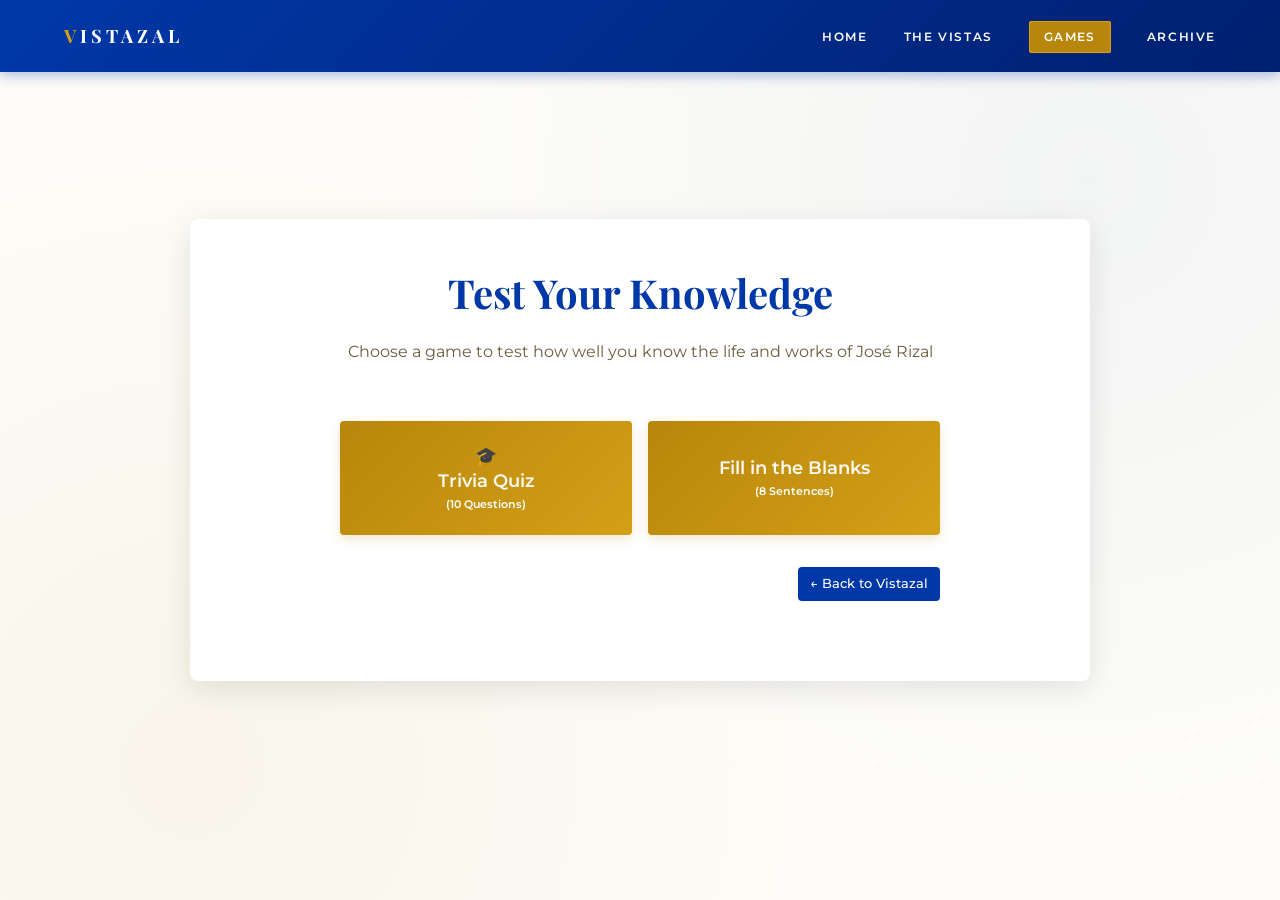
==== games.html @ b7c7e263 "Updated images, added games, revised ui of game room main menu" ====
<!DOCTYPE html>
<html lang="en">

<head>
  <meta charset="UTF-8" />
  <meta name="viewport" content="width=device-width, initial-scale=1.0" />
  <title>Vistazal Games — Test Your Knowledge of Rizal</title>
  <link rel="preconnect" href="https://fonts.googleapis.com" />
  <link rel="preconnect" href="https://fonts.gstatic.com" crossorigin />
  <link
    href="https://fonts.googleapis.com/css2?family=Playfair+Display:ital,wght@0,400;0,600;0,700;0,900;1,400;1,600&family=Montserrat:wght@300;400;500;600;700&display=swap"
    rel="stylesheet" />
  <link rel="stylesheet" href="style.css" />
  <style>
    /* Override navbar for games page */
    #navbar {
      background: linear-gradient(135deg, #0038A8 0%, #002070 100%);
      box-shadow: 0 4px 12px rgba(0, 56, 168, 0.3);
    }

    #navbar .nav-logo {
      color: white !important;
    }

    #navbar .nav-logo-v {
      color: var(--gold-light);
    }

    #navbar .nav-links a {
      color: white !important;
      transition: all 0.3s ease;
    }

    #navbar .nav-links a:hover {
      color: var(--gold-light) !important;
    }

    #navbar .nav-cta {
      border-color: var(--gold-light) !important;
      color: var(--gold-light) !important;
    }

    #navbar .nav-hamburger span {
      background: white;
    }

    .back-to-games-btn {
      display: inline-block;
      margin-top: 16px;
      padding: 6px 12px;
      background: var(--navy);
      color: white;
      border: none;
      border-radius: 4px;
      font-weight: 500;
      cursor: pointer;
      text-decoration: none;
      transition: all 0.3s ease;
      font-size: 0.8rem;
      grid-column: 2;
      grid-row: 3;
      justify-self: end;
    }

    .back-to-games-btn:hover {
      background: var(--navy-dark);
      transform: translateY(-2px);
      box-shadow: 0 6px 16px rgba(0, 56, 168, 0.3);
    }

    .games-container {
      min-height: 100vh;
      position: relative;
      display: flex;
      align-items: center;
      justify-content: center;
      padding: 20px;
    }

    .games-video-bg {
      position: absolute;
      top: 0;
      left: 0;
      width: 100%;
      height: 100%;
      object-fit: cover;
      z-index: 1;
      pointer-events: none;
    }

    .games-bg-texture {
      position: absolute;
      inset: 0;
      background-image:
        radial-gradient(circle at 15% 85%, rgba(184, 134, 11, 0.06) 0%, transparent 50%),
        radial-gradient(circle at 85% 20%, rgba(0, 56, 168, 0.04) 0%, transparent 50%);
      pointer-events: none;
      z-index: 2;
    }

    .games-wrapper {
      max-width: 900px;
      margin: 0;
      background: white;
      border-radius: 8px;
      box-shadow: 0 8px 32px rgba(0, 0, 0, 0.1);
      padding: 40px;
      width: 100%;
      box-sizing: border-box;
      position: relative;
      z-index: 3;
    }

    .games-header {
      text-align: center;
      margin-bottom: 40px;
    }

    .games-header h1 {
      font-family: 'Playfair Display', serif;
      font-size: 2.5rem;
      color: var(--navy);
      margin-bottom: 12px;
    }

    .games-header p {
      color: var(--ink-soft);
      font-size: 1rem;
      line-height: 1.6;
    }

    /* Game Menu */
    .game-menu {
      display: grid;
      grid-template-columns: repeat(2, 1fr);
      gap: 16px;
      margin-bottom: 40px;
      max-width: 600px;
      margin-left: auto;
      margin-right: auto;
      justify-content: center;
    }

    .game-btn {
      padding: 24px 16px;
      background: linear-gradient(135deg, var(--gold), var(--gold-light));
      border: none;
      border-radius: 4px;
      color: white;
      font-weight: 600;
      cursor: pointer;
      text-align: center;
      transition: all 0.3s ease;
      box-shadow: 0 4px 12px rgba(181, 133, 22, 0.2);
    }

    .game-btn:hover {
      transform: translateY(-2px);
      box-shadow: 0 8px 20px rgba(181, 133, 22, 0.3);
    }

    .game-btn span {
      display: block;
      font-size: 1.1rem;
      margin-bottom: 4px;
    }

    .game-label {
      font-size: 0.9rem;
      opacity: 0.95;
    }

    /* Game Screen */
    .game-screen {
      display: none;
    }

    .game-screen.active {
      display: block;
    }

    .game-header {
      margin-bottom: 30px;
      padding-bottom: 20px;
      border-bottom: 2px solid var(--parchment-3);
    }

    .game-header h2 {
      font-size: 1.8rem;
      color: var(--navy);
      margin-bottom: 8px;
    }

    .game-progress {
      display: flex;
      justify-content: space-between;
      align-items: center;
      font-size: 0.9rem;
      color: var(--ink-soft);
    }

    .progress-bar {
      height: 4px;
      background: var(--parchment-3);
      border-radius: 2px;
      margin-top: 8px;
      overflow: hidden;
    }

    .progress-fill {
      height: 100%;
      background: linear-gradient(90deg, var(--gold), var(--gold-light));
      transition: width 0.3s ease;
    }

    /* Question Content */
    .question-container {
      margin-bottom: 30px;
    }

    .question-text {
      font-size: 1.2rem;
      color: var(--navy);
      font-weight: 600;
      margin-bottom: 20px;
    }

    .answer-options {
      display: flex;
      flex-direction: column;
      gap: 12px;
    }

    .option-btn {
      padding: 14px 16px;
      background: var(--parchment);
      border: 2px solid var(--parchment-3);
      border-radius: 4px;
      cursor: pointer;
      transition: all 0.2s ease;
      text-align: left;
      color: var(--ink);
      font-weight: 500;
    }

    .option-btn:hover {
      background: var(--parchment-2);
      border-color: var(--gold);
    }

    .option-btn.selected {
      background: var(--gold-pale);
      border-color: var(--gold);
      color: var(--ink);
    }

    .option-btn.correct {
      background: #d4edda;
      border-color: #28a745;
      color: #155724;
    }

    .option-btn.incorrect {
      background: #f8d7da;
      border-color: #f5c6cb;
      color: #721c24;
    }

    /* Input fields */
    .answer-input {
      padding: 14px 16px;
      border: 2px solid var(--parchment-3);
      border-radius: 4px;
      font-size: 1rem;
      font-family: inherit;
      width: 100%;
      box-sizing: border-box;
    }

    .answer-input:focus {
      outline: none;
      border-color: var(--gold);
      background: var(--gold-pale);
    }

    /* Historical Fact */
    .historical-fact {
      background: linear-gradient(135deg, rgba(184, 134, 11, 0.1), rgba(212, 160, 23, 0.1));
      border-left: 4px solid var(--gold);
      padding: 16px;
      border-radius: 4px;
      margin-top: 16px;
      display: none;
    }

    .historical-fact.show {
      display: block;
    }

    .historical-fact-label {
      font-weight: 600;
      color: var(--gold);
      font-size: 0.85rem;
      text-transform: uppercase;
      margin-bottom: 8px;
    }

    .historical-fact-text {
      color: var(--ink-soft);
      line-height: 1.6;
    }

    /* Buttons */
    .button-group {
      display: flex;
      gap: 12px;
      margin-top: 30px;
      justify-content: flex-end;
    }

    .btn-back {
      padding: 12px 24px;
      background: var(--parchment-3);
      border: none;
      border-radius: 4px;
      cursor: pointer;
      color: var(--ink);
      font-weight: 600;
      transition: all 0.3s ease;
    }

    .btn-back:hover {
      background: var(--parchment-2);
    }

    .btn-next {
      padding: 12px 24px;
      background: var(--navy);
      border: none;
      border-radius: 4px;
      cursor: pointer;
      color: white;
      font-weight: 600;
      transition: all 0.3s ease;
    }

    .btn-next:hover:not(:disabled) {
      background: var(--navy-dark);
      transform: translateY(-1px);
    }

    .btn-next:disabled {
      opacity: 0.5;
      cursor: not-allowed;
    }

    /* Score Summary */
    .score-summary {
      background: linear-gradient(135deg, rgba(0, 56, 168, 0.05), rgba(212, 160, 23, 0.05));
      border-radius: 8px;
      padding: 30px;
      text-align: center;
      margin-top: 20px;
      display: none;
    }

    .score-summary.show {
      display: block;
    }

    .final-score {
      font-size: 3rem;
      color: var(--gold);
      font-weight: 700;
      margin: 16px 0;
    }

    .score-message {
      font-size: 1.2rem;
      color: var(--ink);
      margin-bottom: 20px;
    }

    @media (max-width: 768px) {
      .games-wrapper {
        padding: 24px;
      }

      .games-header h1 {
        font-size: 1.8rem;
      }

      .game-menu {
        grid-template-columns: 1fr;
      }

      .button-group {
        flex-direction: column;
      }

      .btn-back,
      .btn-next {
        width: 100%;
      }
    }
  </style>
</head>

<body>
  <nav id="navbar">
    <a href="index.html" class="nav-logo">
      <span class="nav-logo-v">V</span>ISTAZAL
    </a>
    <ul class="nav-links">
      <li><a href="index.html#hero">Home</a></li>
      <li><a href="index.html#timeline">The Vistas</a></li>
      <li><a href="index.html#games" class="nav-cta">Games</a></li>
      <li><a href="index.html#archive">Archive</a></li>
    </ul>
    <button class="nav-hamburger" id="navHamburger" aria-label="Toggle menu">
      <span></span><span></span><span></span>
    </button>
  </nav>

  <div class="games-container">
    <video autoplay muted loop playsinline class="games-video-bg">
      <source src="hero-vi.mp4" type="video/mp4">
      Your browser does not support the video tag.
    </video>
    <div class="games-bg-texture"></div>
    <div class="games-wrapper">
      <!-- Game Menu -->
      <div id="gameMenu" class="game-menu active-state">
        <div class="games-header" style="grid-column: 1 / -1;">
          <h1>Test Your Knowledge</h1>
          <p>Choose a game to test how well you know the life and works of José Rizal</p>
        </div>
        <button class="game-btn" onclick="startGame('trivia')">
          <span>🎓</span>
          <span class="game-label">Trivia Quiz</span>
          <small>(10 Questions)</small>
        </button>
        <button class="game-btn" onclick="startGame('blanks')">
         
          <span class="game-label">Fill in the Blanks</span>
          <small>(8 Sentences)</small>
        </button>
        <a href="index.html#games" class="back-to-games-btn">← Back to Vistazal</a>
      </div>

      <!-- Trivia Game Screen -->
      <div id="triviaScreen" class="game-screen">
        <div class="game-header">
          <h2>Trivia Quiz</h2>
          <div class="game-progress">
            <span id="triviaProgress">Question 1 of 10</span>
            <span id="triviaScore">Score: 0/10</span>
          </div>
          <div class="progress-bar">
            <div class="progress-fill" id="triviaProgressBar" style="width: 10%"></div>
          </div>
        </div>
        <div class="question-container">
          <div class="question-text" id="triviaQuestion"></div>
          <div class="answer-options" id="triviaOptions"></div>
          <div class="historical-fact" id="historicalFact">
            <div class="historical-fact-label">⭐ Historical Fact</div>
            <div class="historical-fact-text" id="factText"></div>
          </div>
        </div>
        <div class="button-group">
          <button class="btn-back" onclick="backToMenu()">Back to Menu</button>
          <button class="btn-next" id="triviaNextBtn" onclick="nextTrivia()" disabled>Next →</button>
        </div>
        <div class="score-summary" id="triviaSummary">
          <h3>Quiz Complete!</h3>
          <div class="final-score" id="finalTriviaScore">0/10</div>
          <p class="score-message" id="triviaMessage"></p>
          <button class="btn-next" onclick="backToMenu()">Play Again →</button>
        </div>
      </div>

      <!-- Fill in Blanks Screen -->
      <div id="blanksScreen" class="game-screen">
        <div class="game-header">
          <h2>Fill in the Blanks</h2>
          <div class="game-progress">
            <span id="blanksProgress">Question 1 of 8</span>
            <span id="blanksScore">Score: 0/8</span>
          </div>
          <div class="progress-bar">
            <div class="progress-fill" id="blanksProgressBar" style="width: 12.5%"></div>
          </div>
        </div>
        <div class="question-container">
          <div class="question-text" id="blanksQuestion"></div>
          <input type="text" class="answer-input" id="blanksInput" placeholder="Type your answer and press Enter or click Next">
          <div class="historical-fact" id="blanksFact">
            <div class="historical-fact-label">✓ Correct!</div>
            <div class="historical-fact-text" id="blanksFactText"></div>
          </div>
        </div>
        <div class="button-group">
          <button class="btn-back" onclick="backToMenu()">Back to Menu</button>
          <button class="btn-next" id="blanksNextBtn" onclick="nextBlanks()">Next →</button>
        </div>
        <div class="score-summary" id="blanksSummary">
          <h3>Quiz Complete!</h3>
          <div class="final-score" id="finalBlanksScore">0/8</div>
          <p class="score-message" id="blanksMessage"></p>
          <button class="btn-next" onclick="backToMenu()">Play Again →</button>
        </div>
      </div>
    </div>
  </div>

  <script>
    // Game Data
    const triviaData = [
      {
        question: "What was Rizal's first poem?",
        options: ["Sa Aking Mga Kabata", "Mi Último Adiós", "Education Gives Luster to the Motherland", "Pepe Pluma"],
        correct: 0,
        fact: "Rizal wrote 'Sa Aking Mga Kabata' (To My Dear Countrymen) when he was just 8 years old, showcasing his early linguistic talents, as the poem was written in Tagalog."
      },
      {
        question: "Where was Rizal born?",
        options: ["Manila", "Calamba, Laguna", "Dapitan, Mindanao", "Cavite"],
        correct: 1,
        fact: "Calamba was the birthplace of Rizal on June 19, 1861. The town is located in the Laguna province, approximately 40km south of Manila."
      },
      {
        question: "What does the title 'Noli Me Tangere' mean?",
        options: ["Do Not Touch Me", "Touch Me Not", "The Social Cancer", "Cry of the Oppressed"],
        correct: 1,
        fact: "'Noli Me Tangere' comes from Latin and means 'Touch Me Not'. It was inspired by the biblical account of Mary Magdalene's encounter with the risen Jesus."
      },
      {
        question: "Who was Rizal's first teacher?",
        options: ["Hermano Pío", "Teodoro de Lete", "His mother, Teodora Alonso", "Maestro Justiniano"],
        correct: 2,
        fact: "Rizal's mother, Teodora Alonso, was his first teacher. She taught him to read and write, and instilled in him a love of learning and patriotism."
      },
      {
        question: "What was the name of the ship that took Rizal to Spain in 1882?",
        options: ["Salvadora", "Macedonia", "Oceania", "España"],
        correct: 0,
        fact: "The ship 'Salvadora' carried Rizal to Spain in 1882, marking the beginning of his self-imposed exile and his exposure to European liberal ideas."
      },
      {
        question: "What was the name of Rizal's secret society?",
        options: ["La Solidaridad", "La Liga Filipina", "Katipunan", "Propaganda Movement"],
        correct: 1,
        fact: "Rizal founded 'La Liga Filipina' in 1892 in the house of Doroteo Ongjunco in Tondo, Manila. It aimed to unite Filipinos for reform through peaceful means."
      },
      {
        question: "In which city was Rizal executed?",
        options: ["Cebu", "Manila / Bagumbayan", "Iloilo", "Davao"],
        correct: 1,
        fact: "Rizal was executed on December 30, 1896, at Bagumbayan (now Rizal Park) in Manila. His execution sparked the Philippine Revolution."
      },
      {
        question: "How many languages could Rizal speak?",
        options: ["10", "15", "22", "18"],
        correct: 2,
        fact: "Rizal was a polyglot who spoke at least 22 languages and dialects, including Tagalog, Spanish, English, French, German, Italian, Portuguese, Latin, Greek, and many others."
      },
      {
        question: "What was the name of Rizal's Irish wife?",
        options: ["Maria", "Josephine Bracken", "Rosa", "Florentiina"],
        correct: 1,
        fact: "Josephine Bracken was an Irish woman who Rizal met and fell in love with during his exile in Dapitan. They were together from 1895 until his execution in 1896."
      },
      {
        question: "To whom did Rizal dedicate 'El Filibusterismo'?",
        options: ["Philippine Revolution", "GOMBURZA", "The Filipino People", "King Philip II"],
        correct: 1,
        fact: "'El Filibusterismo' was dedicated to the GOMBURZA – Padre Mariano Gómez, Padre José María Burgos, and Padre Jacinto Zamora, three priests executed in 1872 for alleged subversion."
      }
    ];

    const blanksData = [
      { sentence: "Rizal wrote 'Education Gives Luster to the Motherland' at age [_____].", answer: "15", fact: "At just 15 years old, Rizal demonstrated his intellectual maturity by composing this profound poem about education and national progress." },
      { sentence: "The poem was written while he was a student at [_____].", answer: "Ateneo", fact: "Ateneo Municipal was the premier educational institution in Manila during Rizal's time, where he received his secondary education." },
      { sentence: "He compared education to a [_____] that guides a nation.", answer: "Lighthouse", fact: "The lighthouse metaphor in the poem symbolizes how education illuminates the path to national progress and enlightenment." },
      { sentence: "Rizal believed education brings [_____] to the country.", answer: "Honor", fact: "Or 'Luster' – Rizal saw education as the key to national dignity and the restoration of Filipino pride." },
      { sentence: "His final poem, hidden in a lamp, was [_____].", answer: "Mi Último Adiós", fact: "'Mi Último Adiós' (My Last Farewell) was written the night before his execution and smuggled out in an alcohol lamp." },
      { sentence: "Rizal was executed on December [_____], 1896.", answer: "30", fact: "December 30, 1896, is now celebrated as Rizal Day in the Philippines, a national holiday honoring his memory and sacrifice." },
      { sentence: "He was a polymath, meaning he excelled in [_____] fields.", answer: "Many", fact: "Rizal was a physician, writer, poet, artist, journalist, and scientist – a true Renaissance man of the 19th century." },
      { sentence: "His novels sparked the [_____].", answer: "Philippine Revolution", fact: "Rizal's works, particularly 'Noli Me Tangere' and 'El Filibusterismo', inspired Filipinos to fight for independence from Spanish colonial rule." }
    ];

    // Game State
    let currentGame = null;
    let triviaIndex = 0;
    let triviaScore = 0;
    let triviaAnswered = false;
    let blanksIndex = 0;
    let blanksScore = 0;

    // Functions
    function startGame(game) {
      currentGame = game;
      document.getElementById('gameMenu').style.display = 'none';
      
      if (game === 'trivia') {
        triviaIndex = 0;
        triviaScore = 0;
        triviaAnswered = false;
        document.getElementById('triviaScreen').classList.add('active');
        loadTrivia();
      } else if (game === 'blanks') {
        blanksIndex = 0;
        blanksScore = 0;
        document.getElementById('blanksScreen').classList.add('active');
        loadBlanks();
      }
    }

    function backToMenu() {
      document.querySelectorAll('.game-screen').forEach(screen => screen.classList.remove('active'));
      document.getElementById('gameMenu').style.display = 'grid';
    }

    // Trivia Functions
    function loadTrivia() {
      const data = triviaData[triviaIndex];
      document.getElementById('triviaQuestion').textContent = data.question;
      document.getElementById('triviaProgress').textContent = `Question ${triviaIndex + 1} of 10`;
      document.getElementById('triviaScore').textContent = `Score: ${triviaScore}/10`;
      document.getElementById('triviaProgressBar').style.width = ((triviaIndex + 1) * 10) + '%';
      document.getElementById('triviaNextBtn').disabled = true;
      triviaAnswered = false;
      document.getElementById('historicalFact').classList.remove('show');

      const optionsContainer = document.getElementById('triviaOptions');
      optionsContainer.innerHTML = '';
      data.options.forEach((option, index) => {
        const btn = document.createElement('button');
        btn.className = 'option-btn';
        btn.textContent = option;
        btn.onclick = () => selectTriviaOption(index);
        optionsContainer.appendChild(btn);
      });
    }

    function selectTriviaOption(index) {
      if (triviaAnswered) return;
      
      const data = triviaData[triviaIndex];
      const buttons = document.querySelectorAll('#triviaOptions .option-btn');
      buttons.forEach(btn => btn.disabled = true);

      triviaAnswered = true;
      
      if (index === data.correct) {
        buttons[index].classList.add('correct');
        triviaScore++;
      } else {
        buttons[index].classList.add('incorrect');
        buttons[data.correct].classList.add('correct');
      }

      document.getElementById('triviaScore').textContent = `Score: ${triviaScore}/10`;
      document.getElementById('historicalFact').classList.add('show');
      document.getElementById('factText').textContent = data.fact;
      document.getElementById('triviaNextBtn').disabled = false;
    }

    function nextTrivia() {
      triviaIndex++;
      if (triviaIndex < 10) {
        loadTrivia();
      } else {
        showTriviaSummary();
      }
    }

    function showTriviaSummary() {
      document.getElementById('triviaScreen').style.display = 'none';
      const summary = document.getElementById('triviaSummary');
      summary.classList.add('show');
      document.getElementById('finalTriviaScore').textContent = `${triviaScore}/10`;
      
      let message = '';
      if (triviaScore === 10) message = "Perfect! You're a true Rizal expert! 🏆";
      else if (triviaScore >= 8) message = "Excellent! You know Rizal very well! 🌟";
      else if (triviaScore >= 6) message = "Great job! You have good knowledge of Rizal! ✨";
      else if (triviaScore >= 4) message = "Not bad! Keep learning about Rizal! 📚";
      else message = "Keep exploring Rizal's incredible life story! ";
      
      document.getElementById('triviaMessage').textContent = message;
      document.getElementById('triviaScreen').style.display = 'block';
    }

    // Blanks Functions
    function loadBlanks() {
      const data = blanksData[blanksIndex];
      document.getElementById('blanksQuestion').textContent = data.sentence;
      document.getElementById('blanksProgress').textContent = `Question ${blanksIndex + 1} of 8`;
      document.getElementById('blanksScore').textContent = `Score: ${blanksScore}/8`;
      document.getElementById('blanksProgressBar').style.width = ((blanksIndex + 1) * 12.5) + '%';
      document.getElementById('blanksInput').value = '';
      document.getElementById('blanksInput').focus();
      document.getElementById('blanksFact').classList.remove('show');
    }

    function nextBlanks() {
      const input = document.getElementById('blanksInput').value.trim().toLowerCase();
      const data = blanksData[blanksIndex];
      
      if (input === data.answer.toLowerCase()) {
        blanksScore++;
        document.getElementById('blanksFact').classList.add('show');
        document.getElementById('blanksFactText').textContent = data.fact;
      } else {
        document.getElementById('blanksFact').classList.add('show');
        document.getElementById('blanksFactText').textContent = `Correct answer: ${data.answer}. ${data.fact}`;
      }
      
      document.getElementById('blanksScore').textContent = `Score: ${blanksScore}/8`;
      
      setTimeout(() => {
        blanksIndex++;
        if (blanksIndex < 8) {
          loadBlanks();
        } else {
          showBlanksSummary();
        }
      }, 2000);
    }

    function showBlanksSummary() {
      document.getElementById('blanksScreen').style.display = 'none';
      const summary = document.getElementById('blanksSummary');
      summary.classList.add('show');
      document.getElementById('finalBlanksScore').textContent = `${blanksScore}/8`;
      
      let message = '';
      if (blanksScore === 8) message = "Perfect! You filled every blank correctly! 🏆";
      else if (blanksScore >= 6) message = "Excellent! Great attention to detail! ✨";
      else if (blanksScore >= 4) message = "Good effort! You got most of them right! 📚";
      else message = "Keep learning more about Rizal! ";
      
      document.getElementById('blanksMessage').textContent = message;
      document.getElementById('blanksScreen').style.display = 'block';
    }

    // Add Enter key support for blanks
    document.addEventListener('DOMContentLoaded', function() {
      document.getElementById('blanksInput')?.addEventListener('keypress', function(e) {
        if (e.key === 'Enter') nextBlanks();
      });
    });
  </script>
</body>

</html>
---- style.css ----
/* ═══════════════════════════════════════════════════════════════
   VISTAZAL · style.css
   Heritage Minimalism Design System
   ═══════════════════════════════════════════════════════════════ */

/* ─── DESIGN TOKENS ─── */
:root {
  --parchment: #FDFCF8;
  --parchment-2: #F5F2EA;
  --parchment-3: #EDE8DA;
  --navy: #0038A8;
  --navy-dark: #002070;
  --navy-light: #1a4fc4;
  --red: #CE1126;
  --red-dark: #A00D1E;
  --gold: #B8860B;
  --gold-light: #D4A017;
  --gold-pale: #F5E9C4;
  --ink: #1a1209;
  --ink-mid: #3d2f1a;
  --ink-soft: #6b5c3e;
  --ink-muted: #9c8a6e;
  --white: #FFFFFF;

  --font-display: 'Playfair Display', Georgia, serif;
  --font-body: 'Montserrat', Helvetica, sans-serif;

  --radius-sm: 4px;
  --radius-md: 8px;
  --radius-lg: 16px;

  --shadow-sm: 0 2px 8px rgba(26, 18, 9, 0.08);
  --shadow-md: 0 8px 32px rgba(26, 18, 9, 0.12);
  --shadow-lg: 0 24px 64px rgba(26, 18, 9, 0.16);
  --shadow-gold: 0 0 24px rgba(184, 134, 11, 0.25);

  --ease-slow: cubic-bezier(0.25, 0.46, 0.45, 0.94);
  --ease-spring: cubic-bezier(0.34, 1.56, 0.64, 1);

  --nav-h: 72px;
}

/* ─── RESET & BASE ─── */
*,
*::before,
*::after {
  box-sizing: border-box;
  margin: 0;
  padding: 0;
}

html {
  font-size: 16px;
  scroll-behavior: smooth;
  -webkit-font-smoothing: antialiased;
}

body {
  font-family: var(--font-body);
  background-color: var(--parchment);
  color: var(--ink);
  overflow-x: hidden;
  line-height: 1.7;
}

body.loading {
  overflow: hidden;
}

img {
  display: block;
  max-width: 100%;
}

a {
  text-decoration: none;
  color: inherit;
}

ul {
  list-style: none;
}

button {
  cursor: pointer;
  font-family: var(--font-body);
  border: none;
  background: none;
}


/* ═══════════════════════════════════════════════════════════════
   LOADING SCREEN
   ═══════════════════════════════════════════════════════════════ */
#loader {
  position: fixed;
  inset: 0;
  z-index: 9999;
  background: var(--ink);
  display: flex;
  align-items: center;
  justify-content: center;
  transition: opacity 0.9s var(--ease-slow), visibility 0.9s;
}

#loader.hidden {
  opacity: 0;
  visibility: hidden;
  pointer-events: none;
}

.loader-inner {
  text-align: center;
  padding: 40px;
  display: flex;
  flex-direction: column;
  align-items: center;
  gap: 20px;
}

.loader-ornament {
  font-size: 1.5rem;
  color: var(--gold);
  animation: spin-slow 8s linear infinite;
  display: inline-block;
}

@keyframes spin-slow {
  from {
    transform: rotate(0deg);
  }

  to {
    transform: rotate(360deg);
  }
}

.loader-headline {
  font-family: var(--font-display);
  font-size: clamp(1.6rem, 2vw, 2.8rem);
  font-weight: 400;
  color: var(--parchment);
  letter-spacing: 0.12em;
  line-height: 1.25;
  text-align: center;
}


.loader-ellipsis {
  color: var(--gold);
  animation: ellipsis-blink 1.4s steps(3, end) infinite;
}

@keyframes ellipsis-blink {
  0% {
    opacity: 0;
  }

  50% {
    opacity: 1;
  }

  100% {
    opacity: 0;
  }
}

.loader-bar-track {
  width: min(320px, 80vw);
  height: 1px;
  background: rgba(255, 255, 255, 0.15);
  position: relative;
  overflow: hidden;
}

.loader-bar-fill {
  height: 100%;
  width: 0%;
  background: linear-gradient(90deg, var(--gold), var(--gold-light));
  transition: width 0.1s linear;
  box-shadow: 0 0 8px var(--gold);
}

.loader-percent {
  font-family: var(--font-body);
  font-size: 0.7rem;
  font-weight: 600;
  letter-spacing: 0.2em;
  color: var(--gold);
}

.loader-sub {
  font-size: 0.68rem;
  letter-spacing: 0.18em;
  color: rgba(253, 252, 248, 0.35);
  text-transform: uppercase;
}


/* ═══════════════════════════════════════════════════════════════
   NAVIGATION
   ═══════════════════════════════════════════════════════════════ */
#navbar {
  position: fixed;
  top: 0;
  left: 0;
  right: 0;
  z-index: 1000;
  height: var(--nav-h);
  display: flex;
  align-items: center;
  justify-content: space-between;
  padding: 0 clamp(24px, 5vw, 80px);
  background: rgba(255, 255, 255, 0.1);
  backdrop-filter: blur(12px);
  -webkit-backdrop-filter: blur(12px);
  border-bottom: 1px solid transparent;
  transition: border-color 0.4s, box-shadow 0.4s, background 0.4s;
}

#navbar.scrolled .nav-logo {
  color: var(--ink);
}

#navbar.scrolled .nav-links a {
  color: var(--ink-soft);
}

.nav-logo {
  font-family: var(--font-display);
  font-size: 1.15rem;
  font-weight: 700;
  letter-spacing: 0.22em;
  color: var(--white);
  transition: color 0.3s;
}

.nav-logo:hover {
  color: var(--gold);
}

.nav-logo-v {
  color: var(--gold);
}

.nav-links {
  display: flex;
  gap: 36px;
  align-items: center;
}

.nav-links a {
  font-size: 0.72rem;
  font-weight: 600;
  letter-spacing: 0.14em;
  text-transform: uppercase;
  color: var(--white);
  position: relative;
  transition: color 0.3s;
}

.nav-links a.nav-cta {
  background: var(--gold);
  color: var(--white);
  padding: 8px 14px;
  border-radius: 2px;
  border: 1px solid var(--gold);
}

.nav-links a.nav-cta:hover {
  background: rgba(255, 215, 0, 0.95);
  color: var(--navy);
}

.nav-links a::after {
  content: '';
  position: absolute;
  bottom: -3px;
  left: 0;
  width: 0;
  height: 1px;
  background: var(--gold);
  transition: width 0.3s var(--ease-slow);
}

.nav-links a:hover {
  color: var(--ink);
}

.nav-links a:hover::after {
  width: 100%;
}

.nav-cta {
  border: 1px solid var(--gold) !important;
  padding: 7px 18px;
  border-radius: 2px;
  color: var(--white) !important;
  letter-spacing: 0.12em !important;
  transition: background 0.3s, color 0.3s !important;
}

.nav-cta:hover {
  background: var(--gold) !important;
  color: var(--navy) !important;
}

.nav-cta::after {
  display: none !important;
}

.nav-hamburger {
  display: none;
  flex-direction: column;
  gap: 5px;
  padding: 4px;
}

.nav-hamburger span {
  display: block;
  width: 22px;
  height: 1.5px;
  background: var(--ink);
  transition: transform 0.3s, opacity 0.3s;
}

/* Mobile Nav */
.mobile-nav {
  position: fixed;
  top: var(--nav-h);
  left: 0;
  right: 0;
  z-index: 999;
  background: var(--parchment);
  border-bottom: 1px solid var(--parchment-3);
  padding: 20px clamp(24px, 5vw, 80px) 28px;
  transform: translateY(-100%);
  opacity: 0;
  transition: transform 0.4s var(--ease-slow), opacity 0.4s;
  pointer-events: none;
}

.mobile-nav.open {
  transform: translateY(0);
  opacity: 1;
  pointer-events: all;
}

.mobile-nav ul {
  display: flex;
  flex-direction: column;
  gap: 16px;
}

.mobile-nav-link {
  font-size: 0.85rem;
  font-weight: 600;
  letter-spacing: 0.12em;
  text-transform: uppercase;
  color: var(--ink-soft);
  transition: color 0.3s;
}

.mobile-nav-link:hover {
  color: var(--navy);
}


/* ═══════════════════════════════════════════════════════════════
   HERO SECTION
   ═══════════════════════════════════════════════════════════════ */
#hero {
  min-height: 100vh;
  padding-top: calc(var(--nav-h) + 20px);
  display: grid;
  grid-template-columns: 1fr 1fr;
  grid-template-rows: 1fr;
  align-items: start;
  padding-left: clamp(24px, 5vw, 80px);
  padding-right: clamp(32px, 8vw, 120px);
  position: relative;
  overflow: hidden;
  background: var(--parchment);
}

.hero-content {
  grid-column: 1;
  grid-row: 1;
  display: flex;
  flex-direction: column;
  gap: 24px;
  z-index: 3;
  text-align: left;
  max-width: 600px;
  margin-top: 145px;
}

.hero-video-bg {
  position: absolute;
  top: 0;
  left: 0;
  width: 100%;
  height: 100%;
  object-fit: cover;
  z-index: 1;
  pointer-events: none;
}

.hero-bg-texture {
  position: absolute;
  inset: 0;
  background-image:
    radial-gradient(circle at 15% 85%, rgba(184, 134, 11, 0.06) 0%, transparent 50%),
    radial-gradient(circle at 85% 20%, rgba(0, 56, 168, 0.04) 0%, transparent 50%);
  pointer-events: none;
  z-index: 2;
}

.hero-content {
  grid-column: 1;
  grid-row: 1;
  display: flex;
  flex-direction: column;
  gap: 32px;
  z-index: 3;
  text-align: left;
  max-width: 600px;
}

.hero-eyebrow {
  font-size: 0.7rem;
  font-weight: 600;
  letter-spacing: 0.22em;
  text-transform: uppercase;
  color: var(--ink-muted);
  display: flex;
  align-items: center;
  gap: 12px;
  background: rgba(255, 255, 255, 0.9);
  padding: 8px 16px;
  border-radius: 20px;
  backdrop-filter: blur(10px);
}

.eyebrow-dash {
  color: var(--gold);
  font-size: 0.9rem;
}

.hero-title {
  font-family: var(--font-display);
  font-size: clamp(2rem, 4vw, 3.5rem);
  font-weight: 900;
  line-height: 1.1;
  color: var(--white);
  letter-spacing: -0.01em;
  text-shadow: 2px 2px 4px rgba(0, 0, 0, 0.7);
  margin: 0;
}

.hero-title em {
  color: var(--navy);
  font-style: italic;
}

.title-accent {
  color: var(--gold);
  font-size: 0.85em;
  text-shadow: 2px 2px 8px rgba(0, 0, 0, 0.85);
  background: none;
  padding: 0;
  border-radius: 0;
  border: none;
}

.title-of {
  color: var(--white);
  font-size: 1.1em;
  font-weight: 700;
  text-shadow: 1px 1px 3px rgba(0,0,0,0.6);
}

.title-name {
  color: var(--gold);
  font-size: clamp(2.2rem, 5vw, 4rem);
  font-weight: 900;
  text-shadow: 2px 2px 6px rgba(0,0,0,0.75);
}

.hero-subtitle {
  font-size: clamp(0.9rem, 1.3vw, 1.05rem);
  font-weight: 300;
  color: var(--ink-soft);
  line-height: 1.8;
  max-width: 420px;
}

.hero-actions {
  display: flex;
  gap: 16px;
  flex-wrap: wrap;
}

/* Buttons */
.btn-primary {
  display: inline-flex;
  align-items: center;
  gap: 8px;
  padding: 14px 32px;
  background: var(--white);
  color: var(--navy);
  font-family: var(--font-body);
  font-size: 0.75rem;
  font-weight: 600;
  letter-spacing: 0.14em;
  text-transform: uppercase;
  border-radius: 2px;
  transition: background 0.3s, transform 0.3s var(--ease-spring), box-shadow 0.3s;
  box-shadow: 0 4px 16px rgba(255, 255, 255, 0.3);
  border: 2px solid var(--navy);
}

.btn-hero {
  background: rgba(255, 255, 255, 0.25);
  color: var(--white);
  border: 1px solid rgba(255, 255, 255, 0.6);
  text-shadow: 1px 1px 3px rgba(0,0,0,0.5);
}

.btn-hero:hover {
  background: rgba(255, 255, 255, 0.8);
  color: var(--navy);
}

.btn-primary:hover {
  background: var(--navy);
  color: var(--white);
  transform: translateY(-2px);
  box-shadow: 0 8px 24px rgba(0, 56, 168, 0.3);
}

.btn-primary.large {
  padding: 18px 44px;
  font-size: 0.8rem;
}

.btn-games {
  background: var(--navy) !important;
  color: var(--parchment) !important;
  border: 2px solid var(--navy) !important;
}

.btn-games:hover {
  background: var(--navy-dark) !important;
  border-color: var(--navy-dark) !important;
  transform: translateY(-2px);
  box-shadow: 0 8px 24px rgba(0, 32, 112, 0.4);
}

.btn-ghost {
  display: inline-flex;
  align-items: center;
  gap: 8px;
  padding: 13px 28px;
  border: 1px solid var(--gold);
  color: var(--gold);
  font-size: 0.75rem;
  font-weight: 600;
  letter-spacing: 0.14em;
  text-transform: uppercase;
  border-radius: 2px;
  background: transparent;
  transition: border-color 0.3s, color 0.3s, background 0.3s;
}

.btn-ghost:hover {
  border-color: var(--gold);
  color: var(--gold);
  background: rgba(212, 160, 23, 0.15); /* light gold tint */
  transform: translateY(-1px);
  box-shadow: 0 6px 14px rgba(181, 133, 22, 0.25);
}

.hero-meta {
  display: flex;
  align-items: center;
  gap: 20px;
  padding-top: 8px;
}

.meta-item {
  display: flex;
  flex-direction: column;
  gap: 2px;
}

.meta-num {
  font-family: var(--font-display);
  font-size: 1.4rem;
  font-weight: 700;
  color: var(--navy);
  line-height: 1;
}

.meta-label {
  font-size: 0.62rem;
  font-weight: 600;
  letter-spacing: 0.15em;
  text-transform: uppercase;
  color: var(--ink-muted);
}

.meta-divider {
  font-size: 1.2rem;
  color: var(--parchment-3);
  align-self: flex-start;
  padding-top: 2px;
}

.scroll-indicator {
  position: absolute;
  bottom: 40px;
  left: 50%;
  transform: translateX(-50%);
  display: flex;
  align-items: center;
  gap: 16px;
  opacity: 0.8;
  transition: opacity 0.3s;
  z-index: 3;
  background: rgba(255, 255, 255, 0.9);
  padding: 12px 20px;
  border-radius: 25px;
  backdrop-filter: blur(10px);
  border: 1px solid rgba(255, 255, 255, 0.2);
}

.scroll-indicator:hover {
  opacity: 1;
}

.scroll-label {
  font-size: 0.7rem;
  font-weight: 600;
  letter-spacing: 0.25em;
  text-transform: uppercase;
  color: var(--navy);
}

.scroll-track {
  width: 60px;
  height: 1px;
  background: var(--parchment-3);
  position: relative;
  overflow: hidden;
}

.scroll-dot {
  position: absolute;
  left: -8px;
  top: -3px;
  width: 7px;
  height: 7px;
  border-radius: 50%;
  background: var(--gold);
  animation: scroll-bounce 2s var(--ease-slow) infinite;
}

@keyframes scroll-bounce {
  0% {
    transform: translateX(0);
    opacity: 1;
  }

  50% {
    transform: translateX(60px);
    opacity: 0.5;
  }

  70% {
    transform: translateX(60px);
    opacity: 0.8;
  }

  71% {
    transform: translateX(-8px);
    opacity: 0;
  }

  72% {
    opacity: 0;
  }

  73% {
    opacity: 1;
  }

  100% {
    transform: translateX(0);
    opacity: 1;
  }
}

.scroll-track {
  width: 60px;
  height: 1px;
  background: var(--parchment-3);
  position: relative;
  overflow: hidden;
}

.scroll-dot {
  position: absolute;
  left: -8px;
  top: -3px;
  width: 7px;
  height: 7px;
  border-radius: 50%;
  background: var(--gold);
  animation: scroll-bounce 2s var(--ease-slow) infinite;
}

@keyframes scroll-bounce {
  0% {
    transform: translateX(0);
    opacity: 1;
  }

  70% {
    transform: translateX(60px);
    opacity: 0.8;
  }

  71% {
    transform: translateX(-8px);
    opacity: 0;
  }

  72% {
    opacity: 0;
  }

  73% {
    opacity: 1;
  }

  100% {
    transform: translateX(0);
    opacity: 1;
  }
}


/* ═══════════════════════════════════════════════════════════════
   SCROLL REVEAL CLASSES
   ═══════════════════════════════════════════════════════════════ */
.reveal-up {
  opacity: 0;
  transform: translateY(28px);
  transition:
    opacity 0.8s var(--ease-slow),
    transform 0.8s var(--ease-slow);
  transition-delay: var(--delay, 0s);
}

.reveal-up.visible {
  opacity: 1;
  transform: translateY(0);
}

.observe-fade {
  opacity: 0;
  transform: translateY(40px);
  transition:
    opacity 0.9s var(--ease-slow),
    transform 0.9s var(--ease-slow);
}

.observe-fade.visible {
  opacity: 1;
  transform: translateY(0);
}


/* ═══════════════════════════════════════════════════════════════
   SHARED SECTION HEADERS
   ═══════════════════════════════════════════════════════════════ */
.section-eyebrow {
  font-size: 0.68rem;
  font-weight: 600;
  letter-spacing: 0.25em;
  text-transform: uppercase;
  color: var(--gold);
  margin-bottom: 12px;
}

.section-title {
  font-family: var(--font-display);
  font-size: clamp(2rem, 4vw, 3.2rem);
  font-weight: 700;
  color: var(--ink);
  line-height: 1.15;
  margin-bottom: 16px;
}

.section-title em {
  color: var(--navy);
  font-style: italic;
}

.section-desc {
  font-size: 0.9rem;
  font-weight: 400;
  color: var(--ink-soft);
  max-width: 500px;
  line-height: 1.8;
}


/* ═══════════════════════════════════════════════════════════════
   TIMELINE / VISTA SECTIONS
   ═══════════════════════════════════════════════════════════════ */
#timeline {
  position: relative;
  padding: 120px clamp(24px, 6vw, 100px) 120px;
  background: var(--parchment);
}

.timeline-header {
  text-align: center;
  max-width: 560px;
  margin: 0 auto 100px;
}

.timeline-header .section-desc {
  margin: 0 auto;
}

/* The golden spine */
.timeline-spine {
  position: absolute;
  top: 260px;
  bottom: 80px;
  left: 50%;
  transform: translateX(-50%);
  width: 1px;
  background: linear-gradient(to bottom,
      transparent,
      var(--gold-light) 5%,
      var(--gold-light) 95%,
      transparent);
  opacity: 0.35;
  pointer-events: none;
}

/* ── Individual Vista ── */
.vista {
  display: grid;
  grid-template-columns: 1fr 60px 1fr;
  align-items: start;
  gap: 0 0;
  margin-bottom: 100px;
  position: relative;
}

.vista:last-child {
  margin-bottom: 0;
}

/* Image column (left for normal, right for flipped) */
.vista:not(.vista-flip) .vista-image-col {
  grid-column: 1;
  padding-right: 56px;
}

.vista:not(.vista-flip) .vista-connector {
  grid-column: 2;
}

.vista:not(.vista-flip) .vista-content-col {
  grid-column: 3;
  padding-left: 56px;
  padding-top: 16px;
}

/* Flipped layout */
.vista-flip .vista-connector {
  grid-column: 2;
  grid-row: 1;
}

.vista-flip .vista-image-col {
  grid-column: 3;
  grid-row: 1;
  padding-left: 56px;
}

.vista-flip .vista-content-col {
  grid-column: 1;
  grid-row: 1;
  padding-right: 56px;
  text-align: right;
  padding-top: 16px;
}

.vista-flip .vista-divider {
  margin-left: auto;
}

.vista-flip .wax-seal-btn {
  margin-left: auto;
}

/* Connector / Number */
.vista-connector {
  display: flex;
  flex-direction: column;
  align-items: center;
  padding-top: 32px;
}

.connector-dot {
  width: 12px;
  height: 12px;
  border-radius: 50%;
  background: var(--gold);
  border: 2px solid var(--parchment);
  box-shadow: 0 0 0 3px var(--gold-light), 0 0 12px rgba(184, 134, 11, 0.4);
  flex-shrink: 0;
  transition: box-shadow 0.4s, transform 0.4s;
  z-index: 1;
}

.vista:hover .connector-dot {
  box-shadow: 0 0 0 5px var(--gold-light), 0 0 20px rgba(184, 134, 11, 0.6);
  transform: scale(1.2);
}

.connector-num {
  font-family: var(--font-display);
  font-size: 0.65rem;
  font-weight: 700;
  color: var(--ink-muted);
  letter-spacing: 0.1em;
  margin-top: 8px;
  writing-mode: vertical-rl;
}

/* Vista Image */
.vista-image-wrap {
  position: relative;
  overflow: hidden;
  border-radius: var(--radius-sm);
}

.vista-image {
  aspect-ratio: 4/3;
  width: 100%;
  position: relative;
  overflow: hidden;
  transition: transform 0.7s var(--ease-slow);
  cursor: pointer;
}

.vista-image-wrap:hover .vista-image {
  transform: scale(1.04);
}

.vista-image-wrap:hover {
  box-shadow: var(--shadow-gold);
  outline: 1px solid rgba(184, 134, 11, 0.4);
}

/* Vista-specific image backgrounds */
.vi-1 {
  background-image: url('vista-01.png');
  background-size: cover;
  background-position: center;
}

.vi-2 {
  background-image: url('vista-02.png');
  background-size: cover;
  background-position: center;
}

.vi-3 {
  background-image: url('vista-03.png');
  background-size: cover;
  background-position: center;
  background-repeat: no-repeat;
  /* fallback gradient in case image is missing */
  background-color: #2d0f0f;
}

.vi-4 {
  background-image: url('vista-04.png');
  background-size: cover;
  background-position: center;
  background-repeat: no-repeat;
  /* fallback gradient in case image is missing */
  background-color: #0a1a0a;
}

.vi-5 {
  background-image: url('vista-05.png');
  background-size: cover;
  background-position: center;
  background-repeat: no-repeat;
  /* fallback gradient in case image is missing */
  background-color: #1a1205;
}

.vi-6 {
  background-image: url('vista-06.png');
  background-size: cover;
  background-position: center;
  background-repeat: no-repeat;
  /* fallback gradient in case image is missing */
  background-color: #0d0d20;
}

.vi-7 {
  background-image: url('vista-07.png');
  background-size: contain;
  background-position: center;
  background-repeat: no-repeat;
  background-color: #200d0d;
}

.vi-8 {
  background-image: url('vista-08.png');
  background-size: contain;
  background-position: center;
  background-repeat: no-repeat;
  background-color: #0d1f10;
}

.vi-9 {
  background-image: url('vista-09.png');
  background-size: contain;
  background-position: center;
  background-repeat: no-repeat;
  background-color: #1a1005;
}

.image-overlay-text {
  position: absolute;
  bottom: 16px;
  left: 16px;
  display: flex;
  flex-direction: column;
  gap: 2px;
  opacity: 0;
  transition: opacity 0.4s;
}

.vista-image-wrap:hover .image-overlay-text {
  opacity: 1;
}

.image-overlay-text span {
  font-size: 0.62rem;
  font-weight: 700;
  letter-spacing: 0.18em;
  text-transform: uppercase;
  color: rgba(253, 252, 248, 0.85);
}

.image-overlay-text span:first-child {
  color: var(--gold-light);
  font-size: 0.58rem;
}

.vista-tag {
  position: absolute;
  top: 14px;
  right: 14px;
  font-size: 0.58rem;
  font-weight: 700;
  letter-spacing: 0.16em;
  text-transform: uppercase;
  color: var(--gold);
  background: rgba(26, 18, 9, 0.85);
  padding: 4px 10px;
  border-radius: 1px;
  border: 1px solid rgba(184, 134, 11, 0.3);
}

/* Vista Content */
.vista-era {
  font-size: 0.65rem;
  font-weight: 600;
  letter-spacing: 0.2em;
  text-transform: uppercase;
  color: var(--gold);
  margin-bottom: 8px;
}

.vista-title {
  font-family: var(--font-display);
  font-size: clamp(1.4rem, 2.5vw, 2rem);
  font-weight: 700;
  color: var(--ink);
  line-height: 1.2;
  margin-bottom: 16px;
}

.vista-divider {
  width: 40px;
  height: 1px;
  background: linear-gradient(90deg, var(--gold), transparent);
  margin-bottom: 20px;
}

.vista-flip .vista-divider {
  background: linear-gradient(270deg, var(--gold), transparent);
}

.vista-line {
  font-size: clamp(0.9rem, 1.3vw, 1.05rem);
  font-weight: 300;
  color: var(--ink-soft);
  line-height: 1.85;
  margin-bottom: 28px;
  font-style: italic;
  max-width: 400px;
}

.vista-flip .vista-line {
  margin-left: auto;
}

/* ── Wax Seal Button ── */
.wax-seal-btn {
  display: inline-flex;
  align-items: center;
  gap: 10px;
  padding: 12px 24px;
  border: 1px solid var(--parchment-3);
  background: var(--parchment);
  color: var(--ink-soft);
  font-size: 0.7rem;
  font-weight: 600;
  letter-spacing: 0.14em;
  text-transform: uppercase;
  border-radius: 2px;
  transition:
    border-color 0.35s,
    color 0.35s,
    background 0.35s,
    box-shadow 0.35s,
    transform 0.35s var(--ease-spring);
  position: relative;
  overflow: hidden;
}

.wax-seal-btn::before {
  content: '';
  position: absolute;
  inset: 0;
  background: linear-gradient(135deg, transparent 40%, rgba(184, 134, 11, 0.05) 100%);
  opacity: 0;
  transition: opacity 0.35s;
}

.wax-seal-btn:hover {
  border-color: var(--gold);
  color: var(--gold);
  box-shadow: var(--shadow-gold);
  transform: translateY(-2px);
}

.wax-seal-btn:hover::before {
  opacity: 1;
}

.wax-seal-btn:active {
  transform: translateY(0);
}

.seal-wax {
  font-size: 0.85rem;
  filter: saturate(0.8);
  transition: transform 0.3s var(--ease-spring);
}

.wax-seal-btn:hover .seal-wax {
  transform: rotate(10deg) scale(1.15);
}

.seal-label {
  flex: 1;
}

.seal-arrow {
  opacity: 0;
  transform: translateX(-4px);
  transition: opacity 0.3s, transform 0.3s;
}

.wax-seal-btn:hover .seal-arrow {
  opacity: 1;
  transform: translateX(0);
}


/* ═══════════════════════════════════════════════════════════════
   DAPITAN BUILDER
   ═══════════════════════════════════════════════════════════════ */
#dapitan {
  padding: 120px clamp(24px, 6vw, 100px) 120px;
  background: var(--parchment-2);
  border-top: 1px solid var(--parchment-3);
  border-bottom: 1px solid var(--parchment-3);
}

.dapitan-header {
  text-align: center;
  margin-bottom: 60px;
}

.dapitan-header .section-desc {
  margin: 0 auto;
  text-align: center;
}

.hint-text {
  color: var(--gold);
  font-style: italic;
}

.dapitan-layout {
  max-width: 900px;
  margin: 0 auto;
}

.dapitan-legend {
  display: flex;
  flex-wrap: wrap;
  gap: 16px 28px;
  justify-content: center;
  margin-bottom: 32px;
}

.legend-item {
  display: flex;
  align-items: center;
  gap: 8px;
  font-size: 0.65rem;
  font-weight: 600;
  letter-spacing: 0.12em;
  text-transform: uppercase;
  color: var(--ink-soft);
}

.legend-dot {
  width: 10px;
  height: 10px;
  border-radius: 2px;
}

.legend-dot.water {
  background: #1a4080;
}

.legend-dot.land {
  background: #4a7c40;
}

.legend-dot.structure {
  background: #8b6914;
}

.legend-dot.farm {
  background: #5a8c3a;
}

.legend-dot.civic {
  background: #8b3a1a;
}

/* The Grid */
.dapitan-grid {
  display: grid;
  grid-template-columns: repeat(5, 1fr);
  gap: 4px;
  background: var(--ink-mid);
  padding: 4px;
  border-radius: var(--radius-md);
  box-shadow: var(--shadow-lg);
}

.d-cell {
  aspect-ratio: 1;
  display: flex;
  flex-direction: column;
  align-items: center;
  justify-content: center;
  gap: 6px;
  cursor: pointer;
  border-radius: var(--radius-sm);
  transition:
    transform 0.25s var(--ease-spring),
    box-shadow 0.25s,
    filter 0.25s;
  position: relative;
  overflow: hidden;
  border: 1px solid transparent;
  padding: 8px 4px;
}

.d-cell::after {
  content: '';
  position: absolute;
  inset: 0;
  background: rgba(253, 252, 248, 0);
  transition: background 0.25s;
}

.d-cell:hover {
  transform: scale(1.06);
  z-index: 2;
  box-shadow: 0 4px 20px rgba(0, 0, 0, 0.4);
  border-color: rgba(255, 255, 255, 0.2);
}

.d-cell:hover::after {
  background: rgba(253, 252, 248, 0.08);
}

.d-cell.active {
  box-shadow: 0 0 0 2px var(--gold), 0 4px 16px rgba(184, 134, 11, 0.3);
  border-color: var(--gold) !important;
}

/* Cell type colors */
.d-cell.water {
  background: linear-gradient(145deg, #0d2040, #1a3060);
}

.d-cell.land {
  background: linear-gradient(145deg, #1a3010, #2a5020);
}

.d-cell.structure {
  background: linear-gradient(145deg, #3d2a05, #6b4a0a);
}

.d-cell.farm {
  background: linear-gradient(145deg, #1a3a05, #306010);
}

.d-cell.civic {
  background: linear-gradient(145deg, #3d1005, #6b1c0a);
}

.cell-icon {
  font-size: clamp(1rem, 2vw, 1.4rem);
  color: rgba(253, 252, 248, 0.6);
  line-height: 1;
  transition: color 0.25s, transform 0.3s;
}

.d-cell:hover .cell-icon {
  color: rgba(253, 252, 248, 0.95);
  transform: scale(1.1);
}

.cell-name {
  font-size: clamp(0.45rem, 0.9vw, 0.6rem);
  font-weight: 600;
  letter-spacing: 0.08em;
  text-transform: uppercase;
  color: rgba(253, 252, 248, 0.5);
  text-align: center;
  transition: color 0.25s;
  line-height: 1.2;
}

.d-cell:hover .cell-name {
  color: rgba(253, 252, 248, 0.9);
}

/* Info Panel */
.dapitan-info-panel {
  margin-top: 24px;
  padding: 24px 28px;
  background: var(--parchment);
  border: 1px solid var(--parchment-3);
  border-left: 3px solid var(--gold);
  border-radius: var(--radius-sm);
  min-height: 80px;
  display: flex;
  align-items: center;
  transition: all 0.4s var(--ease-slow);
}

.panel-prompt {
  font-size: 0.8rem;
  color: var(--ink-muted);
  font-style: italic;
}

.panel-title {
  font-family: var(--font-display);
  font-size: 1.1rem;
  font-weight: 700;
  color: var(--ink);
  margin-bottom: 6px;
}

.panel-desc {
  font-size: 0.82rem;
  color: var(--ink-soft);
  line-height: 1.7;
}


/* ═══════════════════════════════════════════════════════════════
   GAMES SECTION
   ═══════════════════════════════════════════════════════════════ */
#games {
  padding: 120px clamp(24px, 6vw, 100px) 120px;
  background: var(--parchment-2);
  border-top: 1px solid var(--parchment-3);
  border-bottom: 1px solid var(--parchment-3);
}

/* ── 2-card preview grid ── */
.games-preview {
  display: grid;
  grid-template-columns: repeat(2, 1fr);
  gap: 20px;
  max-width: 700px;
  margin: 0 auto 56px;
  justify-content: center;
}

.game-preview-card {
  background: var(--parchment);
  border: 1px solid var(--parchment-3);
  border-radius: var(--radius-md);
  padding: 28px 22px 24px;
  display: flex;
  flex-direction: column;
  gap: 10px;
  position: relative;
  overflow: hidden;
  transition:
    transform 0.3s var(--ease-spring),
    box-shadow 0.3s,
    border-color 0.3s;
}

.game-preview-card::before {
  content: '';
  position: absolute;
  top: 0;
  left: 0;
  right: 0;
  height: 2px;
  background: linear-gradient(90deg, var(--gold), transparent);
  opacity: 0;
  transition: opacity 0.3s;
}

.game-preview-card:hover {
  transform: translateY(-6px);
  box-shadow: var(--shadow-md);
  border-color: var(--gold);
}

.game-preview-card:hover::before {
  opacity: 1;
}

.gpc-icon {
  font-size: 1.8rem;
  line-height: 1;
  margin-bottom: 2px;
}

.gpc-num {
  font-family: var(--font-display);
  font-size: 0.6rem;
  font-weight: 700;
  letter-spacing: 0.2em;
  color: var(--gold);
  text-transform: uppercase;
}

.gpc-title {
  font-family: var(--font-display);
  font-size: 1.15rem;
  font-weight: 700;
  color: var(--ink);
  line-height: 1.2;
}

.gpc-desc {
  font-size: 0.8rem;
  font-weight: 400;
  color: var(--ink-soft);
  line-height: 1.7;
  flex: 1;
}

.gpc-tag {
  display: inline-block;
  margin-top: 4px;
  padding: 5px 12px;
  font-size: 0.6rem;
  font-weight: 700;
  letter-spacing: 0.14em;
  text-transform: uppercase;
  color: var(--navy);
  background: rgba(0, 56, 168, 0.06);
  border: 1px solid rgba(0, 56, 168, 0.14);
  border-radius: 2px;
  width: fit-content;
  transition: background 0.3s, color 0.3s, border-color 0.3s;
}

.game-preview-card:hover .gpc-tag {
  background: var(--navy);
  color: var(--white);
  border-color: var(--navy);
}

/* ── CTA row ── */
.games-cta {
  display: flex;
  flex-direction: column;
  align-items: center;
  gap: 14px;
}

.games-cta-note {
  font-size: 0.68rem;
  font-weight: 500;
  letter-spacing: 0.1em;
  color: var(--ink-muted);
  text-transform: uppercase;
}


/* ═══════════════════════════════════════════════════════════════
   ARCHIVE SECTION
   ═══════════════════════════════════════════════════════════════ */
#archive {
  padding: 140px clamp(24px, 6vw, 100px);
  background: var(--navy);
  text-align: center;
  position: relative;
  overflow: hidden;
}

#archive::before {
  content: '';
  position: absolute;
  inset: 0;
  background:
    radial-gradient(ellipse at 20% 50%, rgba(184, 134, 11, 0.08) 0%, transparent 60%),
    radial-gradient(ellipse at 80% 50%, rgba(206, 17, 38, 0.06) 0%, transparent 60%);
  pointer-events: none;
}

.archive-inner {
  position: relative;
  z-index: 1;
  max-width: 600px;
  margin: 0 auto;
  display: flex;
  flex-direction: column;
  align-items: center;
  gap: 28px;
}

#archive .section-eyebrow {
  color: rgba(184, 134, 11, 0.7);
}

.archive-title {
  font-family: var(--font-display);
  font-size: clamp(2.4rem, 5vw, 4rem);
  font-weight: 900;
  color: var(--parchment);
  line-height: 1.1;
}

.archive-title em {
  color: var(--gold-light);
  font-style: italic;
}

.archive-desc {
  font-size: clamp(0.88rem, 1.2vw, 1rem);
  font-weight: 300;
  color: rgba(253, 252, 248, 0.65);
  line-height: 1.9;
  max-width: 480px;
}

#archive .btn-primary {
  background: var(--gold);
  color: var(--ink);
  box-shadow: 0 8px 28px rgba(184, 134, 11, 0.35);
}

#archive .btn-primary:hover {
  background: var(--gold-light);
  box-shadow: 0 12px 36px rgba(184, 134, 11, 0.5);
}

.archive-ornament {
  font-size: 0.7rem;
  color: rgba(184, 134, 11, 0.4);
  letter-spacing: 0.05em;
  margin-top: -8px;
}


/* ═══════════════════════════════════════════════════════════════
   FOOTER
   ═══════════════════════════════════════════════════════════════ */
#footer {
  background: var(--ink);
  padding: 64px clamp(24px, 6vw, 100px);
  text-align: center;
}

.footer-inner {
  max-width: 600px;
  margin: 0 auto;
  display: flex;
  flex-direction: column;
  align-items: center;
  gap: 16px;
}

.footer-logo {
  font-family: var(--font-display);
  font-size: 1.5rem;
  font-weight: 700;
  letter-spacing: 0.25em;
  color: var(--gold);
}

.footer-tagline {
  font-size: 0.78rem;
  color: rgba(253, 252, 248, 0.45);
  letter-spacing: 0.1em;
}

.footer-divider {
  color: rgba(184, 134, 11, 0.4);
  font-size: 1rem;
  line-height: 1;
}

.footer-credit {
  font-size: 0.72rem;
  color: rgba(253, 252, 248, 0.3);
  line-height: 1.8;
}

.footer-credit a {
  color: rgba(184, 134, 11, 0.7);
  transition: color 0.3s;
}

.footer-credit a:hover {
  color: var(--gold-light);
}

.footer-disclaimer {
  font-size: 0.62rem;
  color: rgba(253, 252, 248, 0.18);
  letter-spacing: 0.1em;
}


/* ═══════════════════════════════════════════════════════════════
   MODAL
   ═══════════════════════════════════════════════════════════════ */
.modal-overlay {
  position: fixed;
  inset: 0;
  z-index: 2000;
  background: rgba(26, 18, 9, 0.7);
  backdrop-filter: blur(6px);
  -webkit-backdrop-filter: blur(6px);
  display: flex;
  align-items: center;
  justify-content: center;
  padding: 24px;
  opacity: 0;
  visibility: hidden;
  transition: opacity 0.4s, visibility 0.4s;
}

.modal-overlay.open {
  opacity: 1;
  visibility: visible;
}

.modal-box {
  background: var(--parchment);
  border-radius: var(--radius-md);
  padding: clamp(32px, 5vw, 56px);
  max-width: 480px;
  width: 100%;
  position: relative;
  box-shadow: var(--shadow-lg);
  transform: translateY(20px) scale(0.97);
  transition: transform 0.4s var(--ease-spring);
  border: 1px solid var(--parchment-3);
}

.modal-overlay.open .modal-box {
  transform: translateY(0) scale(1);
}

.modal-close {
  position: absolute;
  top: 20px;
  right: 20px;
  width: 32px;
  height: 32px;
  border-radius: 50%;
  display: flex;
  align-items: center;
  justify-content: center;
  font-size: 0.75rem;
  color: var(--ink-muted);
  border: 1px solid var(--parchment-3);
  background: var(--parchment-2);
  transition: background 0.3s, color 0.3s, transform 0.3s;
}

.modal-close:hover {
  background: var(--red);
  color: var(--white);
  border-color: var(--red);
  transform: rotate(90deg);
}

.modal-seal {
  text-align: center;
  margin-bottom: 20px;
}

.modal-seal-icon {
  font-size: 2rem;
  filter: drop-shadow(0 2px 8px rgba(206, 17, 38, 0.3));
}

.modal-eyebrow {
  font-size: 0.62rem;
  font-weight: 700;
  letter-spacing: 0.22em;
  text-transform: uppercase;
  color: var(--gold);
  text-align: center;
  margin-bottom: 10px;
}

.modal-title {
  font-family: var(--font-display);
  font-size: clamp(1.3rem, 3vw, 1.8rem);
  font-weight: 700;
  color: var(--ink);
  text-align: center;
  line-height: 1.25;
  margin-bottom: 16px;
}

.modal-divider {
  width: 40px;
  height: 1px;
  background: linear-gradient(90deg, transparent, var(--gold), transparent);
  margin: 0 auto 20px;
}

.modal-desc {
  font-size: 0.88rem;
  color: var(--ink-soft);
  line-height: 1.8;
  text-align: center;
  margin-bottom: 28px;
}

.modal-link {
  display: flex;
  align-items: center;
  justify-content: center;
  gap: 10px;
  padding: 14px 28px;
  background: var(--navy);
  color: var(--white);
  font-size: 0.72rem;
  font-weight: 700;
  letter-spacing: 0.14em;
  text-transform: uppercase;
  border-radius: 2px;
  transition: background 0.3s, transform 0.3s;
  margin-bottom: 16px;
}

.modal-link:hover {
  background: var(--navy-dark);
  transform: translateY(-1px);
}

.modal-video-link {
  display: flex;
  align-items: center;
  justify-content: center;
  gap: 10px;
  padding: 14px 28px;
  background: var(--gold);
  color: var(--navy);
  font-size: 0.72rem;
  font-weight: 700;
  letter-spacing: 0.14em;
  text-transform: uppercase;
  border-radius: 2px;
  transition: background 0.3s, transform 0.3s;
  margin-bottom: 16px;
  text-decoration: none;
}

.modal-video-link:hover {
  background: #cfaf4c;
  transform: translateY(-1px);
}

.link-arrow {
  font-size: 1rem;
  transition: transform 0.3s;
}

.modal-link:hover .link-arrow {
  transform: translate(2px, -2px);
}

.modal-footnote {
  font-size: 0.62rem;
  color: var(--ink-muted);
  text-align: center;
  letter-spacing: 0.1em;
}


/* ═══════════════════════════════════════════════════════════════
   RESPONSIVE
   ═══════════════════════════════════════════════════════════════ */
@media (max-width: 960px) {
  #hero {
    grid-template-columns: 1fr;
    grid-template-rows: auto auto auto;
    padding-top: calc(var(--nav-h) + 48px);
    padding-bottom: 60px;
    text-align: center;
    gap: 48px;
  }

  .hero-content {
    grid-column: 1;
    grid-row: 2;
    align-items: center;
  }

  .hero-eyebrow {
    justify-content: center;
  }

  .hero-subtitle {
    text-align: center;
    margin: 0 auto;
  }

  .hero-actions {
    justify-content: center;
  }

  .hero-meta {
    justify-content: center;
  }

  .hero-image-frame {
    grid-column: 1;
    grid-row: 1;
  }

  .hero-portrait {
    width: min(260px, 65vw);
  }

  .hero-vertical-line {
    display: none;
  }

  .scroll-indicator {
    grid-column: 1;
    grid-row: 3;
    margin: 0 auto;
  }

  .desktop-br {
    display: none;
  }

  /* Vista: stack vertically */
  .vista,
  .vista-flip {
    grid-template-columns: 1fr;
    grid-template-rows: auto auto auto;
    gap: 24px 0;
  }

  .vista:not(.vista-flip) .vista-image-col {
    grid-column: 1;
    grid-row: 1;
    padding-right: 0;
  }

  .vista:not(.vista-flip) .vista-connector {
    grid-column: 1;
    grid-row: 2;
    flex-direction: row;
    justify-content: flex-start;
    gap: 12px;
    padding-top: 0;
  }

  .vista:not(.vista-flip) .vista-content-col {
    grid-column: 1;
    grid-row: 3;
    padding-left: 0;
  }

  .vista-flip .vista-image-col {
    grid-column: 1;
    grid-row: 1;
    padding-left: 0;
  }

  .vista-flip .vista-connector {
    grid-column: 1;
    grid-row: 2;
    flex-direction: row;
    justify-content: flex-start;
    gap: 12px;
    padding-top: 0;
  }

  .vista-flip .vista-content-col {
    grid-column: 1;
    grid-row: 3;
    padding-right: 0;
    text-align: left;
  }

  .vista-flip .vista-divider {
    margin-left: 0;
    background: linear-gradient(90deg, var(--gold), transparent);
  }

  .vista-flip .wax-seal-btn {
    margin-left: 0;
  }

  .vista-flip .vista-line {
    margin-left: 0;
  }

  .connector-num {
    writing-mode: horizontal-tb;
  }

  .timeline-spine {
    display: none;
  }

  .nav-links {
    display: none;
  }

  .nav-hamburger {
    display: flex;
  }

  .games-preview {
    grid-template-columns: repeat(2, 1fr);
  }
}

@media (max-width: 600px) {
  .dapitan-grid {
    grid-template-columns: repeat(5, 1fr);
  }

  .cell-name {
    display: none;
  }

  .cell-icon {
    font-size: 0.9rem;
  }

  .games-preview {
    grid-template-columns: 1fr;
  }
}
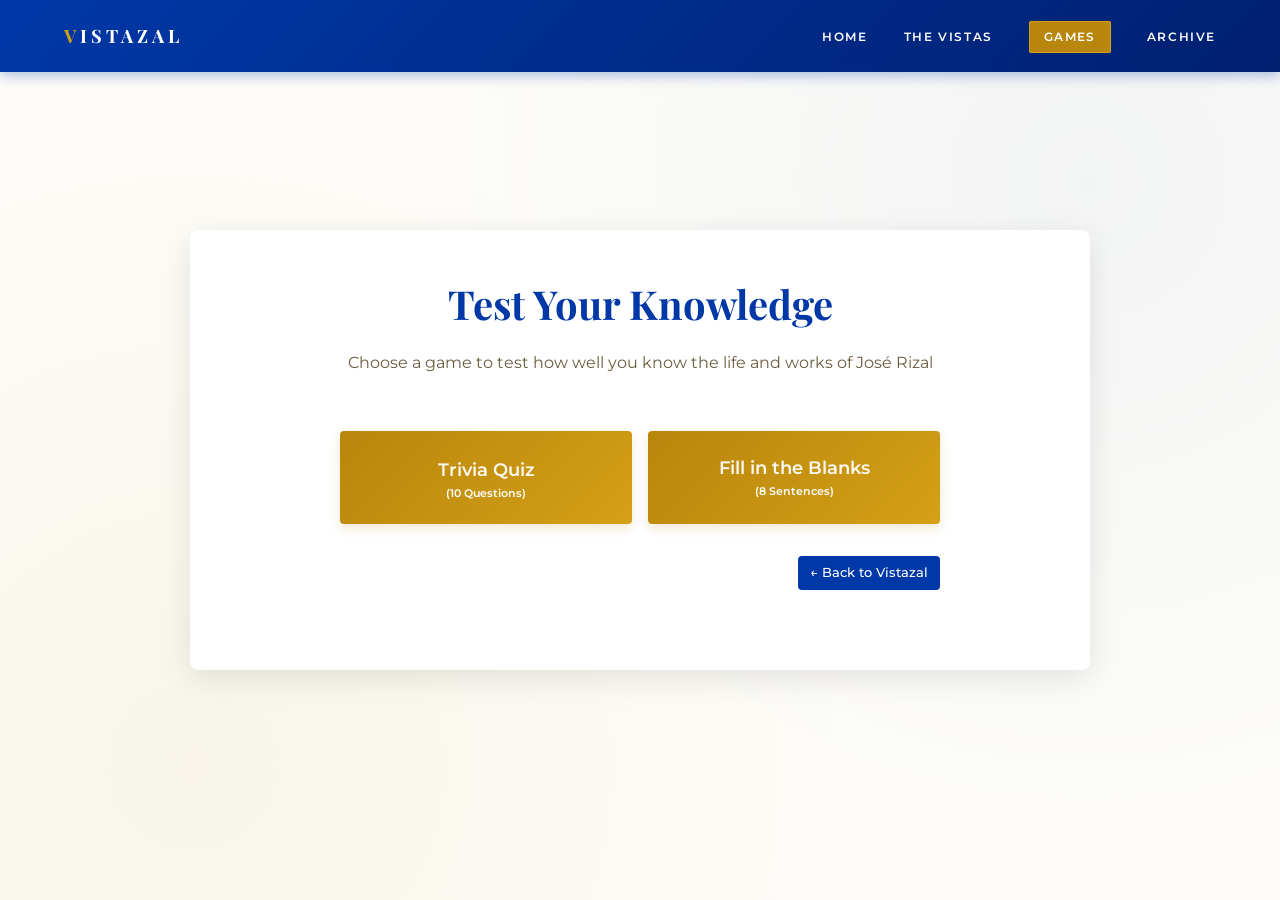
==== commit f3849eaf: "revised video and games html" ====
--- a/games.html
+++ b/games.html
@@ -436,7 +436,7 @@
           <p>Choose a game to test how well you know the life and works of José Rizal</p>
         </div>
         <button class="game-btn" onclick="startGame('trivia')">
-          <span>🎓</span>
+          <span></span>
           <span class="game-label">Trivia Quiz</span>
           <small>(10 Questions)</small>
         </button>
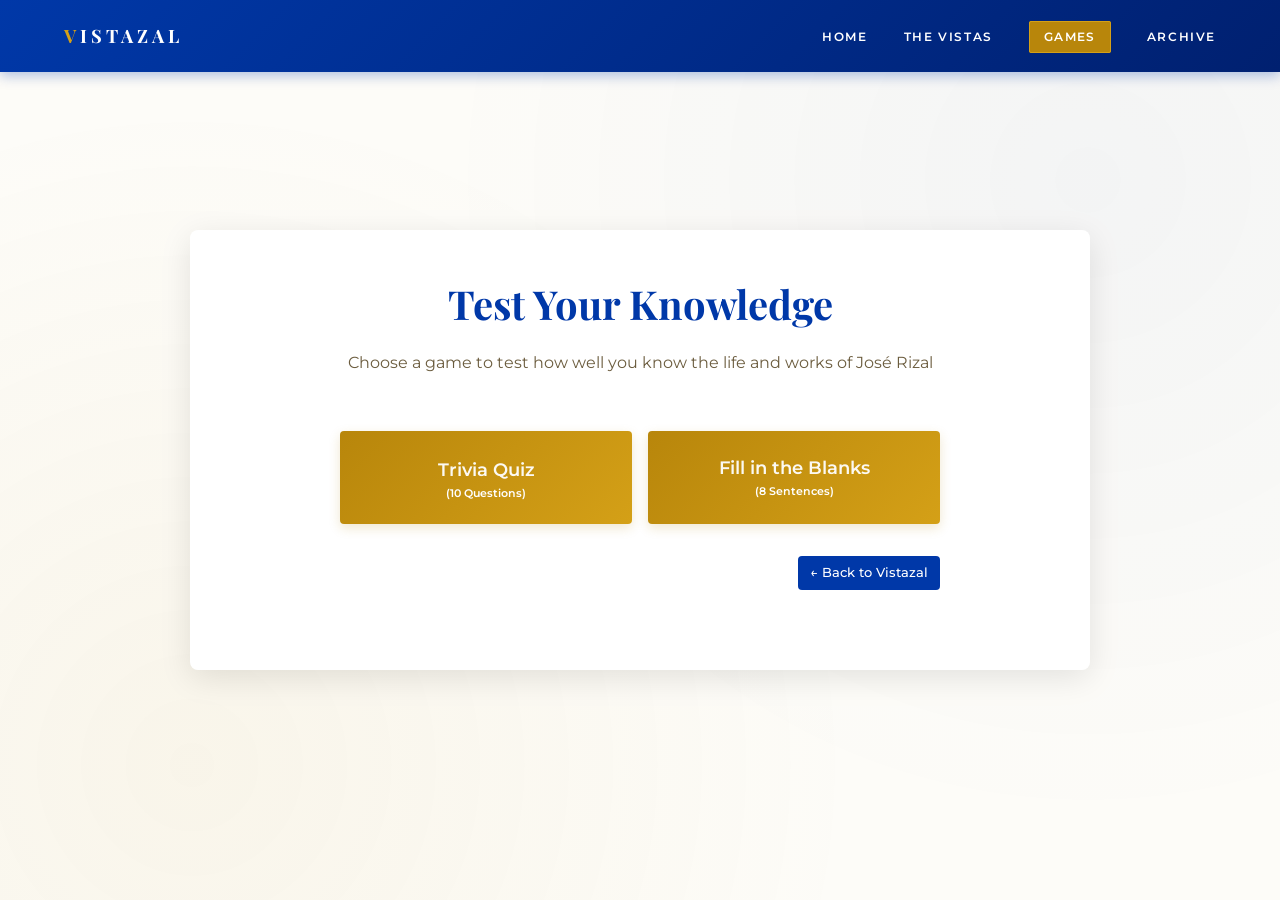
==== commit 11ced776: "refactor: replace local video files with YouTube embeds and update Git LFS configuration" ====
--- a/games.html
+++ b/games.html
@@ -79,13 +79,16 @@
 
     .games-video-bg {
       position: absolute;
-      top: 0;
-      left: 0;
+      top: 50%;
+      left: 50%;
       width: 100%;
       height: 100%;
-      object-fit: cover;
+      min-width: 177.78vh;
+      min-height: 56.25vw;
+      transform: translate(-50%, -50%);
       z-index: 1;
       pointer-events: none;
+      border: none;
     }
 
     .games-bg-texture {
@@ -423,10 +426,15 @@
   </nav>
 
   <div class="games-container">
-    <video autoplay muted loop playsinline class="games-video-bg">
-      <source src="hero-vi.mp4" type="video/mp4">
-      Your browser does not support the video tag.
-    </video>
+    <iframe
+      class="games-video-bg"
+      src="https://www.youtube.com/embed/qmnvlq6YYjA?autoplay=1&mute=1&loop=1&controls=0&playlist=qmnvlq6YYjA&rel=0&modestbranding=1&iv_load_policy=3&disablekb=1&playsinline=1"
+      allow="autoplay; encrypted-media"
+      frameborder="0"
+      aria-hidden="true"
+      tabindex="-1"
+      title="Background video">
+    </iframe>
     <div class="games-bg-texture"></div>
     <div class="games-wrapper">
       <!-- Game Menu -->
--- a/style.css
+++ b/style.css
@@ -397,13 +397,19 @@
 
 .hero-video-bg {
   position: absolute;
-  top: 0;
-  left: 0;
+  top: 50%;
+  left: 50%;
+  /* Make iframe larger than viewport so YouTube's top/bottom bars are hidden off-screen */
   width: 100%;
   height: 100%;
-  object-fit: cover;
+  /* Scale up to cover and push YouTube UI out of view */
+  min-width: 110%;
+  min-height: 110%;
+  transform: translate(-50%, -50%) scale(1.5);
   z-index: 1;
   pointer-events: none;
+  border: none;
+  opacity: 95;
 }
 
 .hero-bg-texture {
@@ -414,17 +420,6 @@
     radial-gradient(circle at 85% 20%, rgba(0, 56, 168, 0.04) 0%, transparent 50%);
   pointer-events: none;
   z-index: 2;
-}
-
-.hero-content {
-  grid-column: 1;
-  grid-row: 1;
-  display: flex;
-  flex-direction: column;
-  gap: 32px;
-  z-index: 3;
-  text-align: left;
-  max-width: 600px;
 }
 
 .hero-eyebrow {
@@ -477,14 +472,14 @@
   color: var(--white);
   font-size: 1.1em;
   font-weight: 700;
-  text-shadow: 1px 1px 3px rgba(0,0,0,0.6);
+  text-shadow: 1px 1px 3px rgba(0, 0, 0, 0.6);
 }
 
 .title-name {
   color: var(--gold);
   font-size: clamp(2.2rem, 5vw, 4rem);
   font-weight: 900;
-  text-shadow: 2px 2px 6px rgba(0,0,0,0.75);
+  text-shadow: 2px 2px 6px rgba(0, 0, 0, 0.75);
 }
 
 .hero-subtitle {
@@ -524,7 +519,7 @@
   background: rgba(255, 255, 255, 0.25);
   color: var(--white);
   border: 1px solid rgba(255, 255, 255, 0.6);
-  text-shadow: 1px 1px 3px rgba(0,0,0,0.5);
+  text-shadow: 1px 1px 3px rgba(0, 0, 0, 0.5);
 }
 
 .btn-hero:hover {
@@ -576,7 +571,8 @@
 .btn-ghost:hover {
   border-color: var(--gold);
   color: var(--gold);
-  background: rgba(212, 160, 23, 0.15); /* light gold tint */
+  background: rgba(212, 160, 23, 0.15);
+  /* light gold tint */
   transform: translateY(-1px);
   box-shadow: 0 6px 14px rgba(181, 133, 22, 0.25);
 }
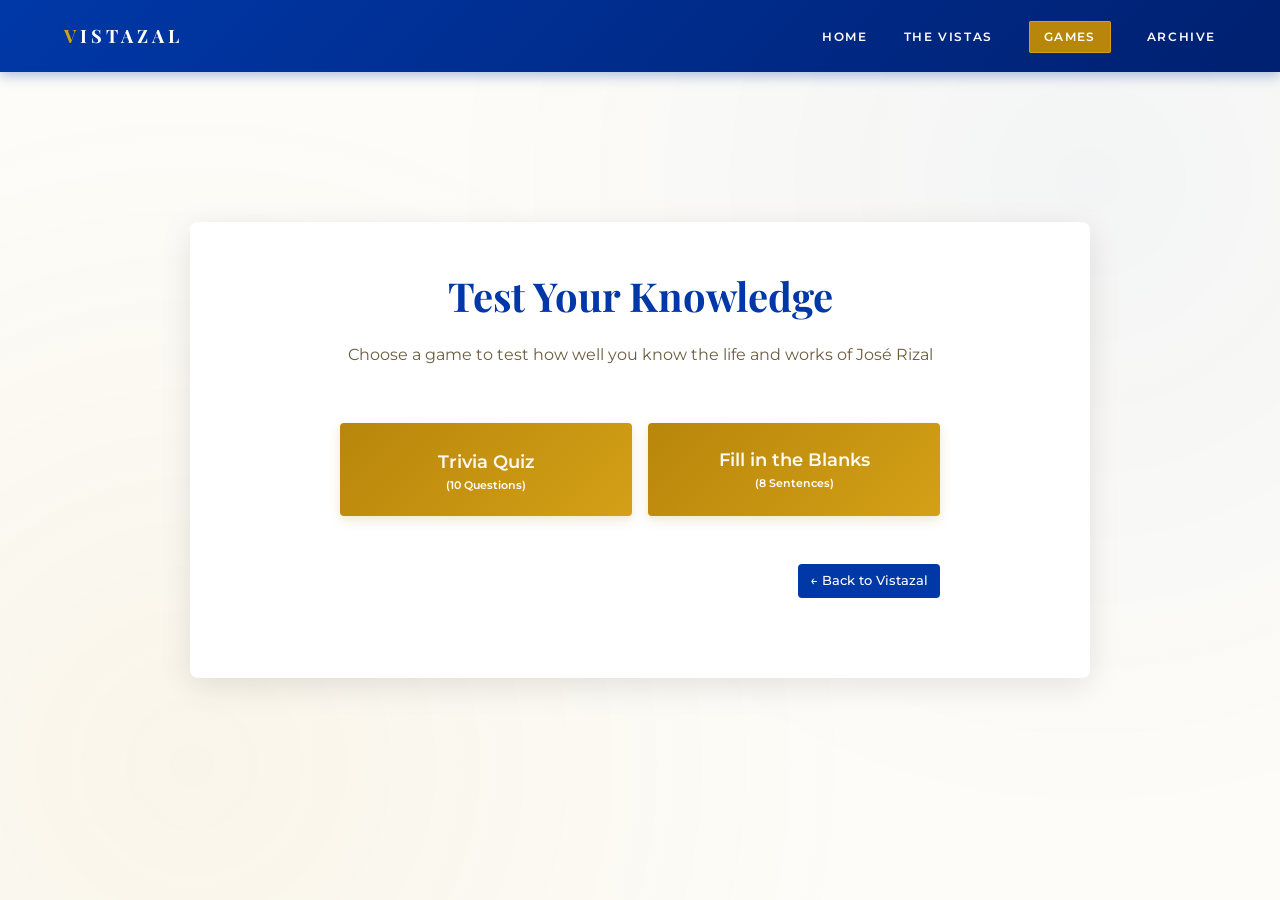
==== commit 96f34e75: "added mobile ready ui" ====
--- a/games.html
+++ b/games.html
@@ -45,22 +45,22 @@
     }
 
     .back-to-games-btn {
-      display: inline-block;
-      margin-top: 16px;
-      padding: 6px 12px;
-      background: var(--navy);
-      color: white;
-      border: none;
-      border-radius: 4px;
-      font-weight: 500;
-      cursor: pointer;
-      text-decoration: none;
-      transition: all 0.3s ease;
-      font-size: 0.8rem;
-      grid-column: 2;
-      grid-row: 3;
-      justify-self: end;
-    }
+  display: inline-block;
+  margin-top: 16px;
+  padding: 6px 12px;
+  background: var(--navy);
+  color: white;
+  border: none;
+  border-radius: 4px;
+  font-weight: 500;
+  cursor: pointer;
+  text-decoration: none;
+  transition: all 0.3s ease;
+  font-size: 0.8rem;
+  grid-column: 1 / -1;   /* ← spans full width on all screens */
+  grid-row: 4;            /* ← always last row, after both buttons */
+  justify-self: end;      /* ← right-aligned on desktop */
+}
 
     .back-to-games-btn:hover {
       background: var(--navy-dark);
@@ -384,28 +384,42 @@
       margin-bottom: 20px;
     }
 
-    @media (max-width: 768px) {
-      .games-wrapper {
-        padding: 24px;
-      }
-
-      .games-header h1 {
-        font-size: 1.8rem;
-      }
-
-      .game-menu {
-        grid-template-columns: 1fr;
-      }
-
-      .button-group {
-        flex-direction: column;
-      }
-
-      .btn-back,
-      .btn-next {
-        width: 100%;
-      }
-    }
+   @media (max-width: 768px) {
+  .games-wrapper {
+    padding: 24px;
+  }
+
+  .games-header h1 {
+    font-size: 1.8rem;
+  }
+
+  .game-menu {
+    grid-template-columns: 1fr;
+    max-width: 100%;
+  }
+
+  .game-btn {
+    width: 100%;
+    min-height: 80px;
+  }
+
+  .back-to-games-btn {
+    grid-column: 1 / -1;
+    grid-row: 4;
+    justify-self: stretch;
+    text-align: center;
+    margin-top: 8px;
+  }
+
+  .button-group {
+    flex-direction: column;
+  }
+
+  .btn-back,
+  .btn-next {
+    width: 100%;
+  }
+}
   </style>
 </head>
 
@@ -437,6 +451,7 @@
     </iframe>
     <div class="games-bg-texture"></div>
     <div class="games-wrapper">
+
       <!-- Game Menu -->
       <div id="gameMenu" class="game-menu active-state">
         <div class="games-header" style="grid-column: 1 / -1;">
@@ -449,7 +464,6 @@
           <small>(10 Questions)</small>
         </button>
         <button class="game-btn" onclick="startGame('blanks')">
-         
           <span class="game-label">Fill in the Blanks</span>
           <small>(8 Sentences)</small>
         </button>
@@ -468,7 +482,7 @@
             <div class="progress-fill" id="triviaProgressBar" style="width: 10%"></div>
           </div>
         </div>
-        <div class="question-container">
+        <div class="question-container" id="triviaQuestionContainer">
           <div class="question-text" id="triviaQuestion"></div>
           <div class="answer-options" id="triviaOptions"></div>
           <div class="historical-fact" id="historicalFact">
@@ -476,7 +490,7 @@
             <div class="historical-fact-text" id="factText"></div>
           </div>
         </div>
-        <div class="button-group">
+        <div class="button-group" id="triviaButtonGroup">
           <button class="btn-back" onclick="backToMenu()">Back to Menu</button>
           <button class="btn-next" id="triviaNextBtn" onclick="nextTrivia()" disabled>Next →</button>
         </div>
@@ -500,15 +514,15 @@
             <div class="progress-fill" id="blanksProgressBar" style="width: 12.5%"></div>
           </div>
         </div>
-        <div class="question-container">
+        <div class="question-container" id="blanksQuestionContainer">
           <div class="question-text" id="blanksQuestion"></div>
           <input type="text" class="answer-input" id="blanksInput" placeholder="Type your answer and press Enter or click Next">
           <div class="historical-fact" id="blanksFact">
-            <div class="historical-fact-label">✓ Correct!</div>
+            <div class="historical-fact-label">✓ Answer</div>
             <div class="historical-fact-text" id="blanksFactText"></div>
           </div>
         </div>
-        <div class="button-group">
+        <div class="button-group" id="blanksButtonGroup">
           <button class="btn-back" onclick="backToMenu()">Back to Menu</button>
           <button class="btn-next" id="blanksNextBtn" onclick="nextBlanks()">Next →</button>
         </div>
@@ -519,11 +533,12 @@
           <button class="btn-next" onclick="backToMenu()">Play Again →</button>
         </div>
       </div>
+
     </div>
   </div>
 
   <script>
-    // Game Data
+    // ── Game Data ──────────────────────────────────────────────────
     const triviaData = [
       {
         question: "What was Rizal's first poem?",
@@ -598,39 +613,80 @@
       { sentence: "His novels sparked the [_____].", answer: "Philippine Revolution", fact: "Rizal's works, particularly 'Noli Me Tangere' and 'El Filibusterismo', inspired Filipinos to fight for independence from Spanish colonial rule." }
     ];
 
-    // Game State
+    // ── Game State ─────────────────────────────────────────────────
     let currentGame = null;
     let triviaIndex = 0;
     let triviaScore = 0;
     let triviaAnswered = false;
     let blanksIndex = 0;
     let blanksScore = 0;
-
-    // Functions
+    let blanksTimeout = null;
+
+    // ── Core Functions ─────────────────────────────────────────────
+
     function startGame(game) {
       currentGame = game;
       document.getElementById('gameMenu').style.display = 'none';
-      
+
       if (game === 'trivia') {
+        // Reset all state
         triviaIndex = 0;
         triviaScore = 0;
         triviaAnswered = false;
+        // Reset DOM
+        document.getElementById('triviaSummary').classList.remove('show');
+        document.getElementById('triviaQuestionContainer').style.display = '';
+        document.getElementById('triviaButtonGroup').style.display = '';
+        document.getElementById('triviaScreen').style.display = '';
+        // Activate screen and load
         document.getElementById('triviaScreen').classList.add('active');
         loadTrivia();
+
       } else if (game === 'blanks') {
+        // Reset all state
         blanksIndex = 0;
         blanksScore = 0;
+        if (blanksTimeout) clearTimeout(blanksTimeout);
+        // Reset DOM
+        document.getElementById('blanksSummary').classList.remove('show');
+        document.getElementById('blanksQuestionContainer').style.display = '';
+        document.getElementById('blanksButtonGroup').style.display = '';
+        document.getElementById('blanksScreen').style.display = '';
+        // Activate screen and load
         document.getElementById('blanksScreen').classList.add('active');
         loadBlanks();
       }
     }
 
     function backToMenu() {
-      document.querySelectorAll('.game-screen').forEach(screen => screen.classList.remove('active'));
+      // Clear any pending blanks timeout
+      if (blanksTimeout) {
+        clearTimeout(blanksTimeout);
+        blanksTimeout = null;
+      }
+
+      // Remove active class from all game screens
+      document.querySelectorAll('.game-screen').forEach(screen => {
+        screen.classList.remove('active');
+        screen.style.display = '';
+      });
+
+      // Hide summaries
+      document.getElementById('triviaSummary').classList.remove('show');
+      document.getElementById('blanksSummary').classList.remove('show');
+
+      // Restore question containers and button groups
+      document.getElementById('triviaQuestionContainer').style.display = '';
+      document.getElementById('triviaButtonGroup').style.display = '';
+      document.getElementById('blanksQuestionContainer').style.display = '';
+      document.getElementById('blanksButtonGroup').style.display = '';
+
+      // Show the main menu
       document.getElementById('gameMenu').style.display = 'grid';
     }
 
-    // Trivia Functions
+    // ── Trivia Functions ───────────────────────────────────────────
+
     function loadTrivia() {
       const data = triviaData[triviaIndex];
       document.getElementById('triviaQuestion').textContent = data.question;
@@ -654,13 +710,13 @@
 
     function selectTriviaOption(index) {
       if (triviaAnswered) return;
-      
+
       const data = triviaData[triviaIndex];
       const buttons = document.querySelectorAll('#triviaOptions .option-btn');
       buttons.forEach(btn => btn.disabled = true);
 
       triviaAnswered = true;
-      
+
       if (index === data.correct) {
         buttons[index].classList.add('correct');
         triviaScore++;
@@ -685,23 +741,27 @@
     }
 
     function showTriviaSummary() {
-      document.getElementById('triviaScreen').style.display = 'none';
+      // Hide question area and button group, keep screen visible
+      document.getElementById('triviaQuestionContainer').style.display = 'none';
+      document.getElementById('triviaButtonGroup').style.display = 'none';
+
+      // Show summary
       const summary = document.getElementById('triviaSummary');
       summary.classList.add('show');
       document.getElementById('finalTriviaScore').textContent = `${triviaScore}/10`;
-      
+
       let message = '';
       if (triviaScore === 10) message = "Perfect! You're a true Rizal expert! 🏆";
       else if (triviaScore >= 8) message = "Excellent! You know Rizal very well! 🌟";
       else if (triviaScore >= 6) message = "Great job! You have good knowledge of Rizal! ✨";
       else if (triviaScore >= 4) message = "Not bad! Keep learning about Rizal! 📚";
       else message = "Keep exploring Rizal's incredible life story! ";
-      
+
       document.getElementById('triviaMessage').textContent = message;
-      document.getElementById('triviaScreen').style.display = 'block';
-    }
-
-    // Blanks Functions
+    }
+
+    // ── Blanks Functions ───────────────────────────────────────────
+
     function loadBlanks() {
       const data = blanksData[blanksIndex];
       document.getElementById('blanksQuestion').textContent = data.sentence;
@@ -709,6 +769,8 @@
       document.getElementById('blanksScore').textContent = `Score: ${blanksScore}/8`;
       document.getElementById('blanksProgressBar').style.width = ((blanksIndex + 1) * 12.5) + '%';
       document.getElementById('blanksInput').value = '';
+      document.getElementById('blanksInput').disabled = false;
+      document.getElementById('blanksNextBtn').disabled = false;
       document.getElementById('blanksInput').focus();
       document.getElementById('blanksFact').classList.remove('show');
     }
@@ -716,19 +778,25 @@
     function nextBlanks() {
       const input = document.getElementById('blanksInput').value.trim().toLowerCase();
       const data = blanksData[blanksIndex];
-      
+
+      // Disable input and button while waiting to advance
+      document.getElementById('blanksInput').disabled = true;
+      document.getElementById('blanksNextBtn').disabled = true;
+
       if (input === data.answer.toLowerCase()) {
         blanksScore++;
-        document.getElementById('blanksFact').classList.add('show');
+        document.getElementById('blanksFact').querySelector('.historical-fact-label').textContent = '✓ Correct!';
         document.getElementById('blanksFactText').textContent = data.fact;
       } else {
-        document.getElementById('blanksFact').classList.add('show');
+        document.getElementById('blanksFact').querySelector('.historical-fact-label').textContent = '✗ Not quite';
         document.getElementById('blanksFactText').textContent = `Correct answer: ${data.answer}. ${data.fact}`;
       }
-      
+
+      document.getElementById('blanksFact').classList.add('show');
       document.getElementById('blanksScore').textContent = `Score: ${blanksScore}/8`;
-      
-      setTimeout(() => {
+
+      blanksTimeout = setTimeout(() => {
+        blanksTimeout = null;
         blanksIndex++;
         if (blanksIndex < 8) {
           loadBlanks();
@@ -739,25 +807,30 @@
     }
 
     function showBlanksSummary() {
-      document.getElementById('blanksScreen').style.display = 'none';
+      // Hide question area and button group, keep screen visible
+      document.getElementById('blanksQuestionContainer').style.display = 'none';
+      document.getElementById('blanksButtonGroup').style.display = 'none';
+
+      // Show summary
       const summary = document.getElementById('blanksSummary');
       summary.classList.add('show');
       document.getElementById('finalBlanksScore').textContent = `${blanksScore}/8`;
-      
+
       let message = '';
       if (blanksScore === 8) message = "Perfect! You filled every blank correctly! 🏆";
       else if (blanksScore >= 6) message = "Excellent! Great attention to detail! ✨";
       else if (blanksScore >= 4) message = "Good effort! You got most of them right! 📚";
       else message = "Keep learning more about Rizal! ";
-      
+
       document.getElementById('blanksMessage').textContent = message;
-      document.getElementById('blanksScreen').style.display = 'block';
-    }
-
-    // Add Enter key support for blanks
-    document.addEventListener('DOMContentLoaded', function() {
-      document.getElementById('blanksInput')?.addEventListener('keypress', function(e) {
-        if (e.key === 'Enter') nextBlanks();
+    }
+
+    // ── Enter key support for blanks ───────────────────────────────
+    document.addEventListener('DOMContentLoaded', function () {
+      document.getElementById('blanksInput')?.addEventListener('keypress', function (e) {
+        if (e.key === 'Enter' && !document.getElementById('blanksNextBtn').disabled) {
+          nextBlanks();
+        }
       });
     });
   </script>
--- a/style.css
+++ b/style.css
@@ -2009,4 +2009,46 @@
   .games-preview {
     grid-template-columns: 1fr;
   }
+}
+/* ═══════════════════════════════════════════════════════════════
+   HERO VIDEO FIX
+   ═══════════════════════════════════════════════════════════════ */
+
+#hero {
+  position: relative;
+  overflow: hidden;
+  background: #000;
+  margin-bottom: -2px;
+  padding-bottom: 2px;
+}
+
+.hero-video-bg {
+  position: absolute;
+  top: 50%;
+  left: 50%;
+  width: 100%;
+  height: 100%;
+  min-width: 177.78vh;
+  min-height: 56.25vw;
+  /* Scale up slightly to push YouTube's UI bars off-screen */
+  transform: translate(-50%, -50%) scale(1.15);
+  z-index: 1;
+  pointer-events: none;
+  border: none;
+}
+
+.hero-bg-texture {
+  position: absolute;
+  inset: 0;
+  z-index: 2;
+  background-image:
+    linear-gradient(to bottom, transparent 60%, rgba(0, 0, 0, 0.85) 100%),
+    radial-gradient(circle at 15% 85%, rgba(184, 134, 11, 0.06) 0%, transparent 50%),
+    radial-gradient(circle at 85% 20%, rgba(0, 56, 168, 0.04) 0%, transparent 50%);
+  pointer-events: none;
+}
+
+.hero-content {
+  position: relative;
+  z-index: 3;
 }
